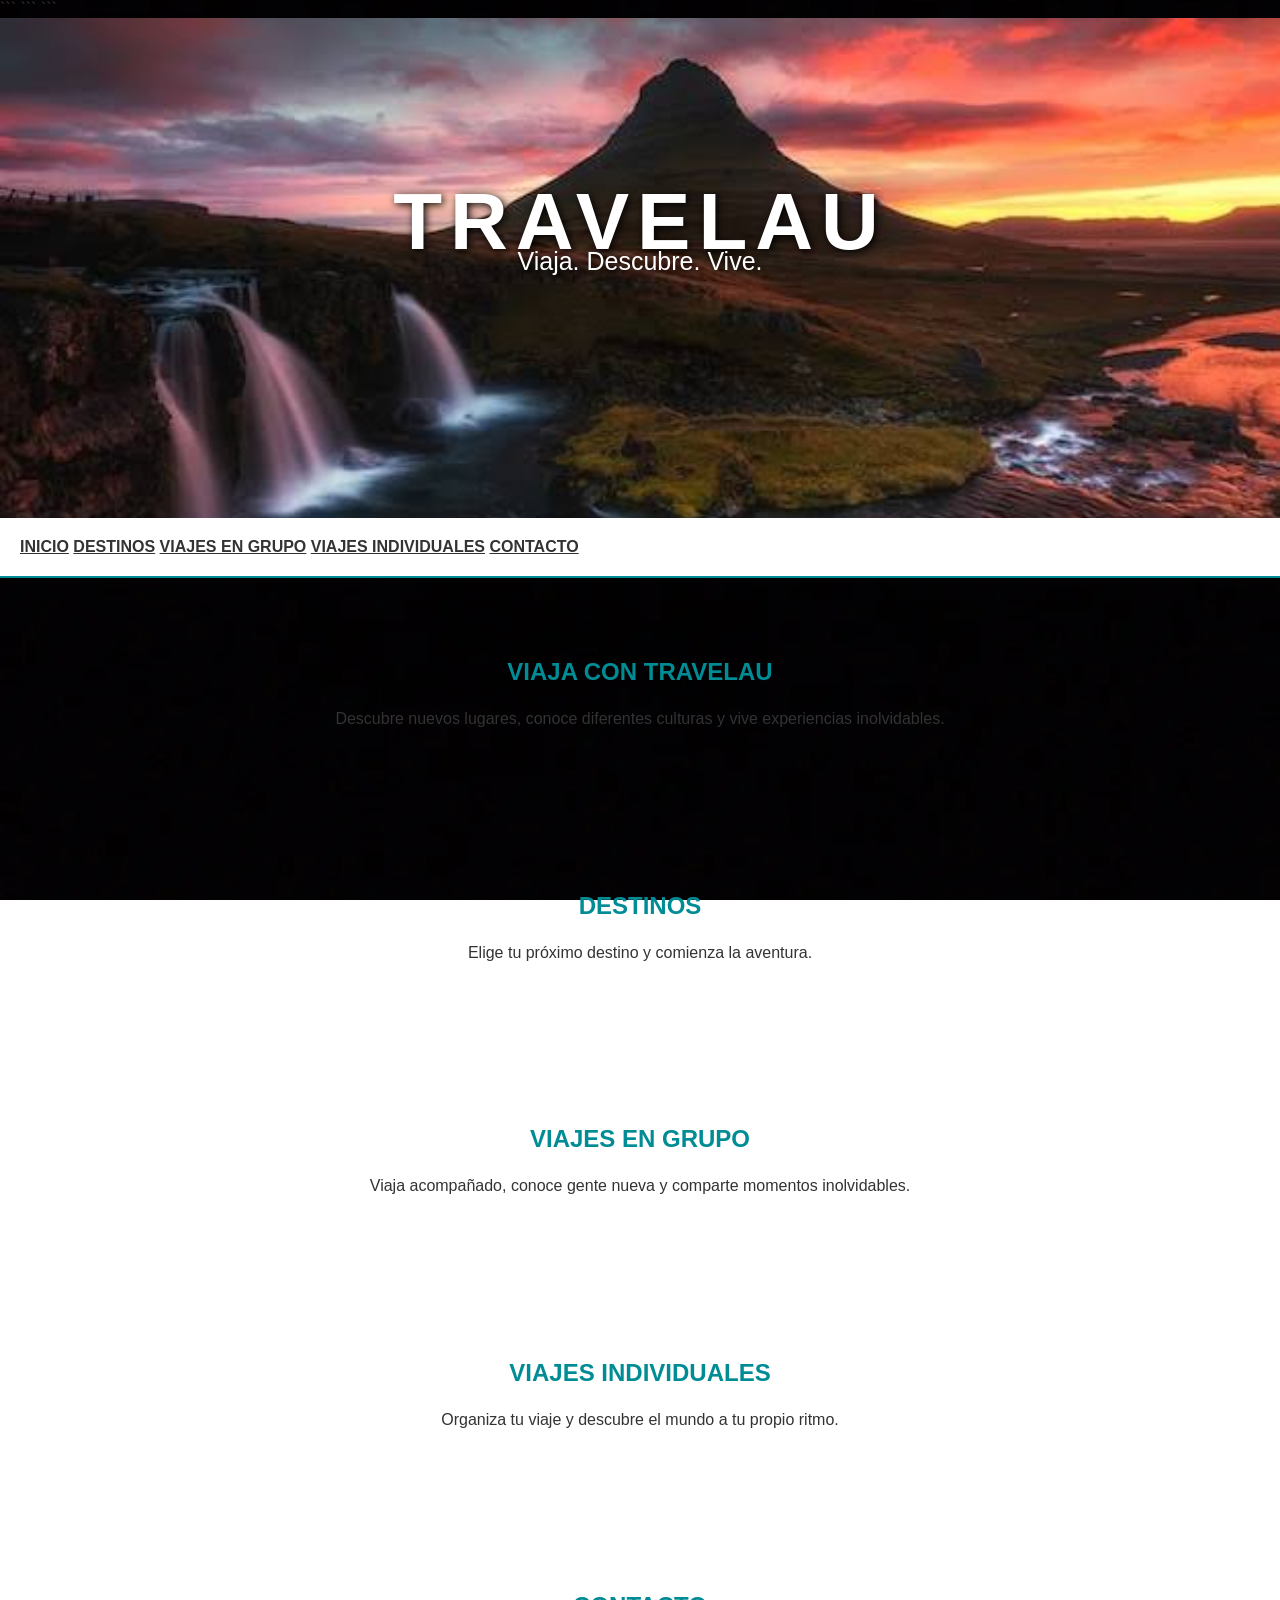
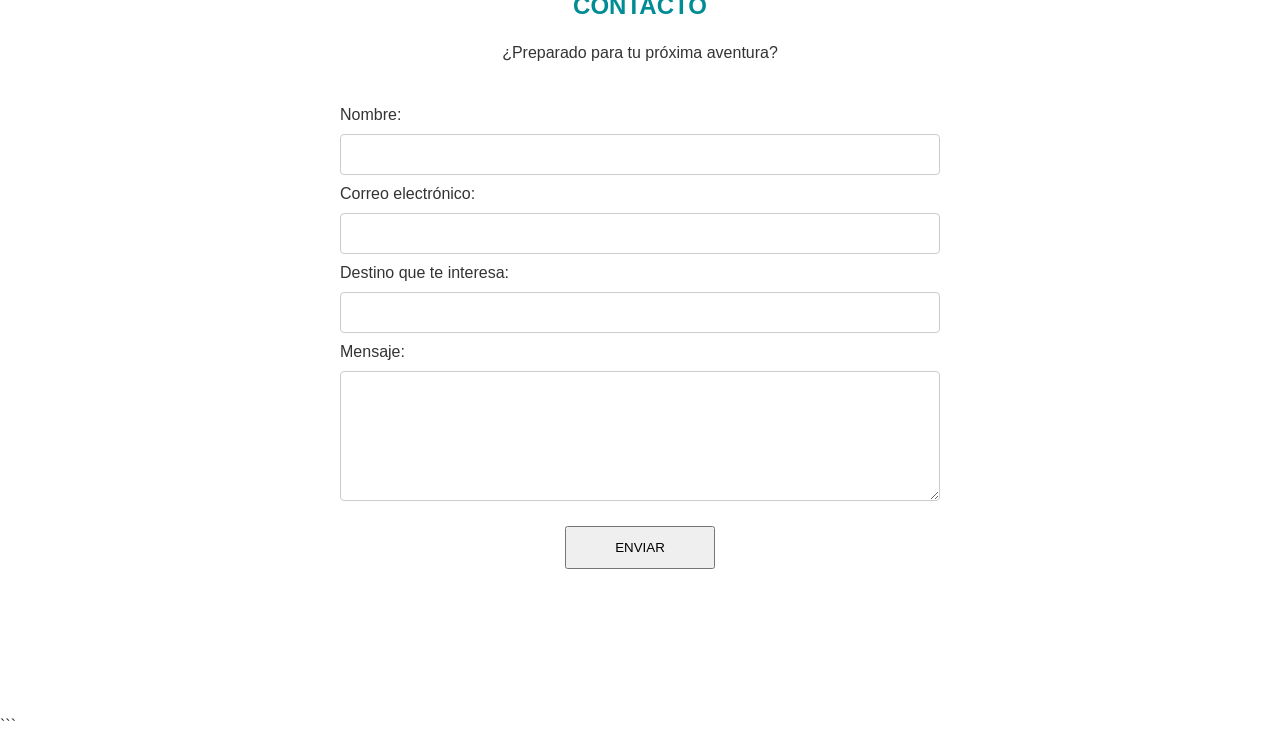
==== index.html @ 5ebd83dd "Rename TraveLau.html to index.html" ====
<!DOCTYPE html>

<html lang="es">

<head>

```
<meta charset="UTF-8">

<meta name="viewport" content="width=device-width, initial-scale=1.0">

<title>TRAVELAU</title>

<link rel="stylesheet" href="./css/viajes.css">
```

</head>

<body>

```
<!-- CABECERA CON IMAGEN -->

<div class="banner">
    <h1>TRAVELAU</h1>
    <p>Viaja. Descubre. Vive.</p>
</div>


<!-- ÍNDICE -->

<nav class="menu">

    <a href="#inicio">INICIO</a>

    <a href="#destinos">DESTINOS</a>

    <a href="#grupos">VIAJES EN GRUPO</a>

    <a href="#individuales">VIAJES INDIVIDUALES</a>

    <a href="#contacto">CONTACTO</a>

</nav>



<!-- CONTENIDO -->

<main>


    <!-- INICIO -->

    <section id="inicio">

        <h2>VIAJA CON TRAVELAU</h2>

        <p>
            Descubre nuevos lugares, conoce diferentes culturas
            y vive experiencias inolvidables.
        </p>

    </section>



    <!-- DESTINOS -->

    <section id="destinos">

        <h2>DESTINOS</h2>

        <p>
            Elige tu próximo destino y comienza la aventura.
        </p>

    </section>



    <!-- VIAJES EN GRUPO -->

    <section id="grupos">

        <h2>VIAJES EN GRUPO</h2>

        <p>
            Viaja acompañado, conoce gente nueva y comparte
            momentos inolvidables.
        </p>

    </section>



    <!-- VIAJES INDIVIDUALES -->

    <section id="individuales">

        <h2>VIAJES INDIVIDUALES</h2>

        <p>
            Organiza tu viaje y descubre el mundo a tu propio ritmo.
        </p>

    </section>



    <!-- CONTACTO -->

    <section id="contacto">

    <h2>CONTACTO</h2>

    <p>¿Preparado para tu próxima aventura?</p>

    <form>

        <label for="nombre">Nombre:</label>
        <input type="text" id="nombre" name="nombre">

        <label for="email">Correo electrónico:</label>
        <input type="email" id="email" name="email">

        <label for="destino">Destino que te interesa:</label>
        <input type="text" id="destino" name="destino">

        <label for="mensaje">Mensaje:</label>
        <textarea id="mensaje" name="mensaje"></textarea>

        <button type="submit">ENVIAR</button>

    </form>

</section>


</main>



<!-- PIE DE PÁGINA -->

<footer>

    <p>
        © 2026 TRAVELAU - Laura Salvador Recatalà
    </p>

</footer>
```

</body>

</html>
---- css/viajes.css ----
/* -------------------------
CONFIGURACIÓN GENERAL
------------------------- */

* {
  margin: 0;
  padding: 0;
  box-sizing: border-box;
  }

html {
scroll-behavior: smooth;
}

body {
    font-family: Arial, sans-serif;
    color: #333333;

    background-image: url("/imagenes/Black_colour.jpg.webp");
    background-size: cover;
    background-attachment: fixed;
    background-position: center;
}
/* -------------------------
CABECERA
------------------------- */

.banner {
    width: 100vw;
    height: 500px;
    margin: 0;
    padding: 0;
    position: relative;

    background-image: url("/imagenes/cabecera1.jpg");
    background-size: cover;
    background-position: center;

    display: flex;
    flex-direction: column;
    justify-content: center;
    align-items: center;
    text-align: center;
}

.banner h1 {
    color: white;
    font-size: 65px;
    letter-spacing: 10px;
    text-shadow: 2px 2px 10px black;
}

.banner p {
    margin-top: 15px;
    color: white;
    font-size: 22px;
    text-shadow: 2px 2px 8px black;
}
.banner h1 {
position: absolute;

```
top: 50%;
left: 50%;

transform: translate(-50%, -50%);

color: white;

font-size: 80px;

letter-spacing: 8px;

text-shadow: 2px 2px 8px black;
```

}

/* FRASE */

.banner p {
position: absolute;

```
top: 65%;
left: 50%;

transform: translate(-50%, -50%);

color: white;

font-size: 25px;

text-shadow: 2px 2px 6px black;
```

}

/* -------------------------
ÍNDICE / MENÚ
------------------------- */

.menu {

```
display: flex;

justify-content: center;

align-items: center;

gap: 40px;

padding: 20px;

background-color: #ffffff;

border-bottom: 2px solid #008c95;
```

}

/* ENLACES */

.menu a {

```
text-decoration: none;

color: #333333;

font-weight: bold;

font-size: 16px;
```

}

/* CUANDO PASAMOS EL RATÓN */

.menu a:hover {

```
color: #008c95;
```

}

/* -------------------------
SECCIONES
------------------------- */

section {

```
min-height: 500px;

padding: 70px;

text-align: center;
```

}

section h2 {

```
font-size: 35px;

margin-bottom: 25px;

color: #008c95;
```

}

section p {

```
font-size: 18px;

max-width: 700px;

margin: auto;

line-height: 1.6;
```

}

/* -------------------------
FOOTER
------------------------- */

footer {

```
background-color: #222222;

color: white;

text-align: center;

padding: 25px;
```

}
/* ORDEN GENERAL DE LA PÁGINA */

main {
    max-width: 1200px;
    margin: 0 auto;
}

section {
    min-height: auto;
    padding: 80px 40px;
    text-align: center;
}

section h2 {
    margin-bottom: 20px;
}

section p {
    max-width: 700px;
    margin: 0 auto;
}


/* FORMULARIO */

form {
    width: 100%;
    max-width: 600px;
    margin: 40px auto 0;
    display: flex;
    flex-direction: column;
    gap: 10px;
    text-align: left;
}

input,
textarea {
    width: 100%;
    padding: 12px;
    border: 1px solid #cccccc;
    border-radius: 4px;
}

textarea {
    min-height: 130px;
}

button {
    width: 150px;
    align-self: center;
    padding: 12px;
    margin-top: 15px;
}
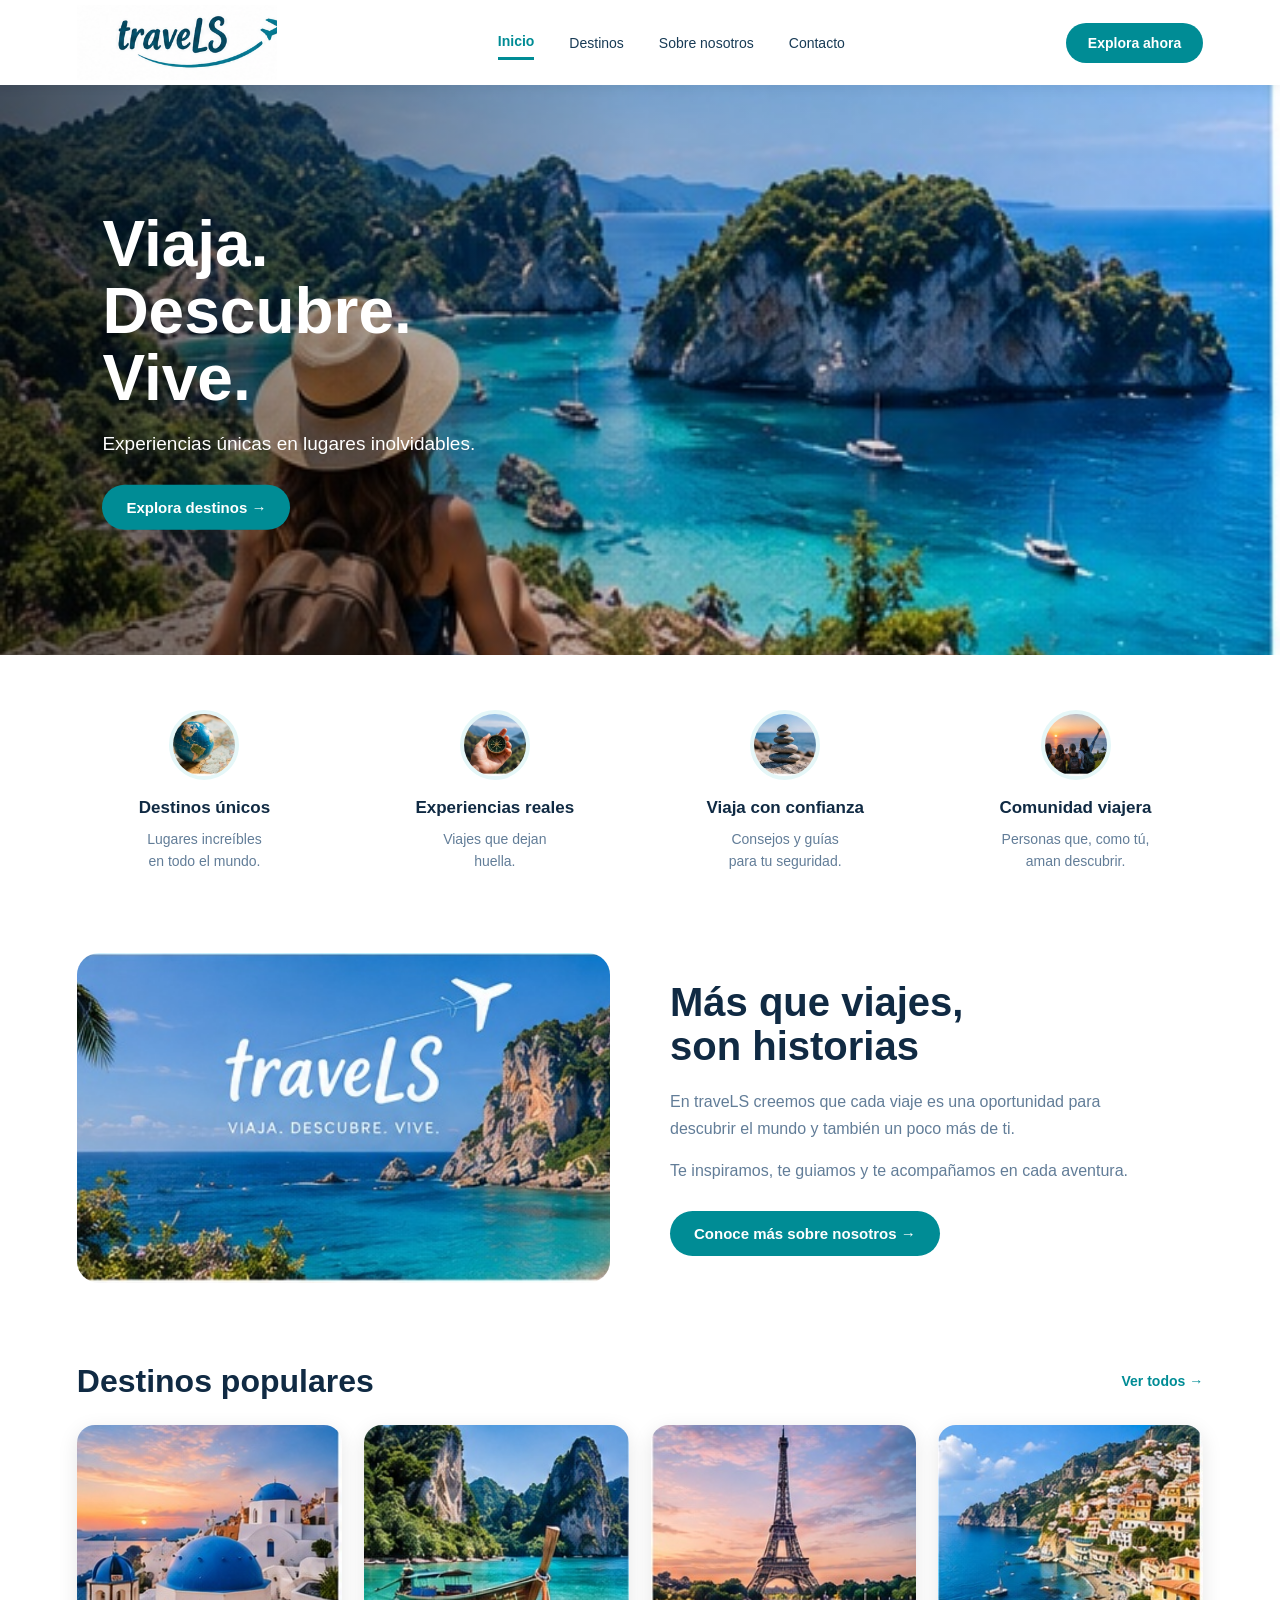
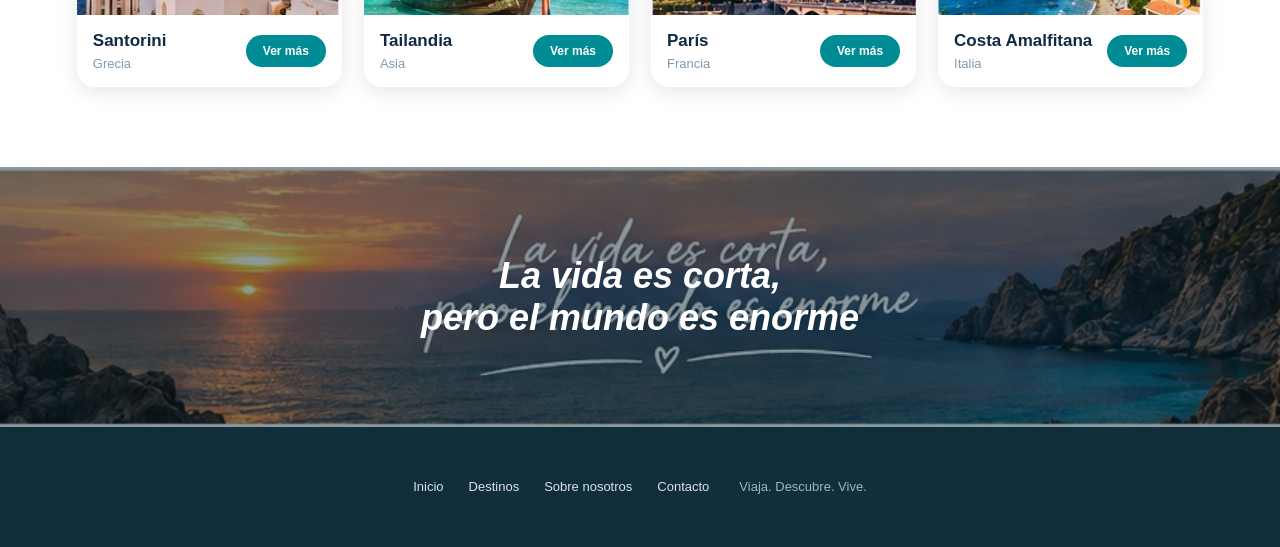
==== commit 7e39a0a4: "Add files via upload" ====
--- a/index.html
+++ b/index.html
@@ -1,157 +1,303 @@
 <!DOCTYPE html>
-
 <html lang="es">
 
 <head>
-
-```
-<meta charset="UTF-8">
-
-<meta name="viewport" content="width=device-width, initial-scale=1.0">
-
-<title>TRAVELAU</title>
-
-<link rel="stylesheet" href="./css/viajes.css">
-```
-
+    <meta charset="UTF-8">
+    <meta name="viewport" content="width=device-width, initial-scale=1.0">
+
+    <title>traveLS | Viaja. Descubre. Vive.</title>
+
+    <link rel="stylesheet" href="css/style.css">
 </head>
 
 <body>
 
-```
-<!-- CABECERA CON IMAGEN -->
-
-<div class="banner">
-    <h1>TRAVELAU</h1>
-    <p>Viaja. Descubre. Vive.</p>
-</div>
-
-
-<!-- ÍNDICE -->
-
-<nav class="menu">
-
-    <a href="#inicio">INICIO</a>
-
-    <a href="#destinos">DESTINOS</a>
-
-    <a href="#grupos">VIAJES EN GRUPO</a>
-
-    <a href="#individuales">VIAJES INDIVIDUALES</a>
-
-    <a href="#contacto">CONTACTO</a>
-
-</nav>
-
-
-
-<!-- CONTENIDO -->
-
-<main>
-
-
-    <!-- INICIO -->
-
-    <section id="inicio">
-
-        <h2>VIAJA CON TRAVELAU</h2>
-
-        <p>
-            Descubre nuevos lugares, conoce diferentes culturas
-            y vive experiencias inolvidables.
-        </p>
-
-    </section>
-
-
-
-    <!-- DESTINOS -->
-
-    <section id="destinos">
-
-        <h2>DESTINOS</h2>
-
-        <p>
-            Elige tu próximo destino y comienza la aventura.
-        </p>
-
-    </section>
-
-
-
-    <!-- VIAJES EN GRUPO -->
-
-    <section id="grupos">
-
-        <h2>VIAJES EN GRUPO</h2>
-
-        <p>
-            Viaja acompañado, conoce gente nueva y comparte
-            momentos inolvidables.
-        </p>
-
-    </section>
-
-
-
-    <!-- VIAJES INDIVIDUALES -->
-
-    <section id="individuales">
-
-        <h2>VIAJES INDIVIDUALES</h2>
-
-        <p>
-            Organiza tu viaje y descubre el mundo a tu propio ritmo.
-        </p>
-
-    </section>
-
-
-
-    <!-- CONTACTO -->
-
-    <section id="contacto">
-
-    <h2>CONTACTO</h2>
-
-    <p>¿Preparado para tu próxima aventura?</p>
-
-    <form>
-
-        <label for="nombre">Nombre:</label>
-        <input type="text" id="nombre" name="nombre">
-
-        <label for="email">Correo electrónico:</label>
-        <input type="email" id="email" name="email">
-
-        <label for="destino">Destino que te interesa:</label>
-        <input type="text" id="destino" name="destino">
-
-        <label for="mensaje">Mensaje:</label>
-        <textarea id="mensaje" name="mensaje"></textarea>
-
-        <button type="submit">ENVIAR</button>
-
-    </form>
-
-</section>
-
-
-</main>
-
-
-
-<!-- PIE DE PÁGINA -->
-
-<footer>
-
-    <p>
-        © 2026 TRAVELAU - Laura Salvador Recatalà
-    </p>
-
-</footer>
-```
+    <!-- CABECERA -->
+    <header class="header">
+
+        <div class="logo">
+            <img src="traveLS_fotos/comun/logo.png" alt="Logo traveLS">
+        </div>
+
+        <nav class="menu">
+            <a href="index.html" class="activo">Inicio</a>
+            <a href="destinos.html">Destinos</a>
+            <a href="#nosotros">Sobre nosotros</a>
+            <a href="#contacto">Contacto</a>
+        </nav>
+
+        <a href="destinos.html" class="boton-header">Explora ahora</a>
+
+    </header>
+
+
+    <!-- HERO -->
+    <main>
+
+        <section class="hero">
+
+            <img src="traveLS_fotos/inicio/hero-inicio.jpg"
+                 alt="Viajera disfrutando de un paisaje">
+
+            <div class="hero-contenido">
+
+                <h1>Viaja.<br>Descubre.<br>Vive.</h1>
+
+                <p>
+                    Experiencias únicas en lugares inolvidables.
+                </p>
+
+                <a href="destinos.html" class="boton">
+                    Explora destinos →
+                </a>
+
+            </div>
+
+        </section>
+
+
+        <!-- CARACTERÍSTICAS -->
+        <section class="caracteristicas">
+
+            <div class="caracteristica">
+
+                <img src="traveLS_fotos/inicio/icono-destinos.jpg"
+                     alt="Destinos únicos">
+
+                <h3>Destinos únicos</h3>
+
+                <p>
+                    Lugares increíbles<br>
+                    en todo el mundo.
+                </p>
+
+            </div>
+
+
+            <div class="caracteristica">
+
+                <img src="traveLS_fotos/inicio/icono-experiencias.jpg"
+                     alt="Experiencias reales">
+
+                <h3>Experiencias reales</h3>
+
+                <p>
+                    Viajes que dejan<br>
+                    huella.
+                </p>
+
+            </div>
+
+
+            <div class="caracteristica">
+
+                <img src="traveLS_fotos/inicio/icono-confianza.jpg"
+                     alt="Viaja con confianza">
+
+                <h3>Viaja con confianza</h3>
+
+                <p>
+                    Consejos y guías<br>
+                    para tu seguridad.
+                </p>
+
+            </div>
+
+
+            <div class="caracteristica">
+
+                <img src="traveLS_fotos/inicio/icono-comunidad.jpg"
+                     alt="Comunidad viajera">
+
+                <h3>Comunidad viajera</h3>
+
+                <p>
+                    Personas que, como tú,<br>
+                    aman descubrir.
+                </p>
+
+            </div>
+
+        </section>
+
+
+        <!-- SOBRE NOSOTROS -->
+        <section class="sobre-nosotros" id="nosotros">
+
+            <div class="sobre-imagen">
+
+                <img src="traveLS_fotos/comun/cabecera.jpg"
+                     alt="Paisaje de viaje">
+
+            </div>
+
+            <div class="sobre-texto">
+
+                <h2>Más que viajes,<br>son historias</h2>
+
+                <p>
+                    En traveLS creemos que cada viaje es una oportunidad
+                    para descubrir el mundo y también un poco más de ti.
+                </p>
+
+                <p>
+                    Te inspiramos, te guiamos y te acompañamos
+                    en cada aventura.
+                </p>
+
+                <a href="#contacto" class="boton">
+                    Conoce más sobre nosotros →
+                </a>
+
+            </div>
+
+        </section>
+
+
+        <!-- DESTINOS POPULARES -->
+        <section class="destinos-populares">
+
+            <div class="titulo-seccion">
+
+                <h2>Destinos populares</h2>
+
+                <a href="destinos.html">
+                    Ver todos →
+                </a>
+
+            </div>
+
+
+            <div class="destinos-grid">
+
+
+                <!-- SANTORINI -->
+                <article class="destino-card">
+
+                    <img src="traveLS_fotos/destinos/santorini.jpg"
+                         alt="Santorini">
+
+                    <div class="destino-info">
+
+                        <div>
+                            <h3>Santorini</h3>
+                            <p>Grecia</p>
+                        </div>
+
+                        <a href="destinos.html" class="boton-pequeno">
+                            Ver más
+                        </a>
+
+                    </div>
+
+                </article>
+
+
+                <!-- TAILANDIA -->
+                <article class="destino-card">
+
+                    <img src="traveLS_fotos/destinos/tailandia.jpg"
+                         alt="Tailandia">
+
+                    <div class="destino-info">
+
+                        <div>
+                            <h3>Tailandia</h3>
+                            <p>Asia</p>
+                        </div>
+
+                        <a href="destinos.html" class="boton-pequeno">
+                            Ver más
+                        </a>
+
+                    </div>
+
+                </article>
+
+
+                <!-- PARÍS -->
+                <article class="destino-card">
+
+                    <img src="traveLS_fotos/destinos/paris.jpg"
+                         alt="París">
+
+                    <div class="destino-info">
+
+                        <div>
+                            <h3>París</h3>
+                            <p>Francia</p>
+                        </div>
+
+                        <a href="destinos.html" class="boton-pequeno">
+                            Ver más
+                        </a>
+
+                    </div>
+
+                </article>
+
+
+                <!-- COSTA AMALFITANA -->
+                <article class="destino-card">
+
+                    <img src="traveLS_fotos/destinos/costa-amalfitana.jpg"
+                         alt="Costa Amalfitana">
+
+                    <div class="destino-info">
+
+                        <div>
+                            <h3>Costa Amalfitana</h3>
+                            <p>Italia</p>
+                        </div>
+
+                        <a href="destinos.html" class="boton-pequeno">
+                            Ver más
+                        </a>
+
+                    </div>
+
+                </article>
+
+            </div>
+
+        </section>
+
+    </main>
+
+
+    <!-- FOOTER -->
+    <footer class="footer" id="contacto">
+
+        <div class="footer-imagen">
+
+            <img src="traveLS_fotos/comun/footer.jpg"
+                 alt="Paisaje al atardecer">
+
+            <div class="frase-footer">
+                La vida es corta,<br>
+                pero el mundo es enorme
+            </div>
+
+        </div>
+
+
+        <div class="footer-contenido">
+
+
+            <div class="footer-menu">
+
+                <a href="index.html">Inicio</a>
+                <a href="destinos.html">Destinos</a>
+                <a href="#nosotros">Sobre nosotros</a>
+                <a href="#contacto">Contacto</a>
+
+            </div>
+
+            <p>Viaja. Descubre. Vive.</p>
+
+        </div>
+
+    </footer>
 
 </body>
-
-</html>
+</html>
--- a/css/style.css
+++ b/css/style.css
@@ -0,0 +1,821 @@
+/* =========================
+   CONFIGURACIÓN GENERAL
+========================= */
+
+* {
+    margin: 0;
+    padding: 0;
+    box-sizing: border-box;
+}
+
+html {
+    scroll-behavior: smooth;
+}
+
+body {
+    font-family: Arial, Helvetica, sans-serif;
+    color: #102a43;
+    background-color: #ffffff;
+}
+
+a {
+    text-decoration: none;
+    color: inherit;
+}
+
+img {
+    display: block;
+    max-width: 100%;
+}
+
+
+/* =========================
+   CABECERA
+========================= */
+
+.header {
+    width: 100%;
+    height: 85px;
+
+    display: flex;
+    align-items: center;
+    justify-content: space-between;
+
+    padding: 0 6%;
+
+    background-color: white;
+
+    position: relative;
+    z-index: 10;
+
+    box-shadow: 0 2px 12px rgba(0, 0, 0, 0.08);
+}
+
+.logo {
+    width: 200px;
+    height: 75px;
+    display: flex;
+    align-items: center;
+    overflow: hidden;
+}
+
+.logo img {
+    width: 200px;
+    height: auto;
+    transform: translateY(-8px);
+}
+.menu {
+    display: flex;
+    align-items: center;
+    gap: 35px;
+}
+
+.menu a {
+    font-size: 14px;
+    font-weight: 500;
+
+    color: #183b56;
+
+    padding: 8px 0;
+
+    transition: 0.3s;
+}
+
+.menu a:hover {
+    color: #008c95;
+}
+
+.menu a.activo {
+    color: #008c95;
+    font-weight: bold;
+    border-bottom: 3px solid #008c95;
+}
+
+
+/* =========================
+   BOTONES
+========================= */
+
+.boton,
+.boton-header,
+.boton-pequeno {
+    display: inline-block;
+
+    background-color: #008c95;
+    color: white;
+
+    border-radius: 30px;
+
+    font-weight: bold;
+
+    transition: all 0.3s ease;
+}
+
+.boton {
+    padding: 14px 24px;
+    font-size: 15px;
+}
+
+.boton-header {
+    padding: 12px 22px;
+    font-size: 14px;
+}
+
+.boton-pequeno {
+    padding: 9px 17px;
+    font-size: 12px;
+}
+
+.boton:hover,
+.boton-header:hover,
+.boton-pequeno:hover {
+    background-color: #006f77;
+    transform: translateY(-2px);
+}
+
+
+/* =========================
+   HERO
+========================= */
+
+.hero {
+    height: 570px;
+
+    position: relative;
+
+    overflow: hidden;
+}
+
+.hero > img {
+    width: 100%;
+    height: 100%;
+
+    object-fit: cover;
+}
+
+.hero::after {
+    content: "";
+
+    position: absolute;
+
+    inset: 0;
+
+    background: linear-gradient(
+        90deg,
+        rgba(0, 0, 0, 0.62),
+        rgba(0, 0, 0, 0.15),
+        rgba(0, 0, 0, 0)
+    );
+}
+
+.hero-contenido {
+    position: absolute;
+
+    z-index: 2;
+
+    top: 50%;
+    left: 8%;
+
+    transform: translateY(-50%);
+
+    color: white;
+
+    max-width: 480px;
+}
+
+.hero-contenido h1 {
+    font-size: 64px;
+    line-height: 1.05;
+
+    margin-bottom: 20px;
+}
+
+.hero-contenido p {
+    font-size: 19px;
+
+    margin-bottom: 30px;
+}
+
+
+/* =========================
+   CARACTERÍSTICAS
+========================= */
+
+.caracteristicas {
+    width: 88%;
+    max-width: 1200px;
+
+    margin: 55px auto;
+
+    display: grid;
+
+    grid-template-columns: repeat(4, 1fr);
+
+    gap: 35px;
+
+    text-align: center;
+}
+
+.caracteristica img {
+    width: 70px;
+    height: 70px;
+
+    object-fit: cover;
+
+    border-radius: 50%;
+
+    margin: 0 auto 18px;
+
+    border: 4px solid #e5f7f8;
+}
+
+.caracteristica h3 {
+    font-size: 17px;
+
+    margin-bottom: 10px;
+
+    color: #102a43;
+}
+
+.caracteristica p {
+    color: #627d98;
+
+    font-size: 14px;
+
+    line-height: 1.6;
+}
+
+
+/* =========================
+   SOBRE NOSOTROS
+========================= */
+
+.sobre-nosotros {
+    width: 88%;
+    max-width: 1200px;
+
+    margin: 80px auto;
+
+    display: grid;
+
+    grid-template-columns: 1fr 1fr;
+
+    gap: 60px;
+
+    align-items: center;
+}
+
+.sobre-imagen img {
+    width: 100%;
+    height: 330px;
+
+    object-fit: cover;
+
+    border-radius: 22px;
+}
+
+.sobre-texto h2 {
+    font-size: 40px;
+
+    line-height: 1.1;
+
+    margin-bottom: 20px;
+}
+
+.sobre-texto p {
+    color: #627d98;
+
+    line-height: 1.7;
+
+    margin-bottom: 15px;
+
+    max-width: 500px;
+}
+
+.sobre-texto .boton {
+    margin-top: 12px;
+}
+
+
+/* =========================
+   DESTINOS POPULARES
+========================= */
+
+.destinos-populares {
+    width: 88%;
+    max-width: 1200px;
+
+    margin: 80px auto;
+}
+
+.titulo-seccion {
+    display: flex;
+
+    align-items: center;
+    justify-content: space-between;
+
+    margin-bottom: 25px;
+}
+
+.titulo-seccion h2 {
+    font-size: 32px;
+}
+
+.titulo-seccion a {
+    color: #008c95;
+
+    font-weight: bold;
+
+    font-size: 14px;
+}
+
+.destinos-grid {
+    display: grid;
+
+    grid-template-columns: repeat(4, 1fr);
+
+    gap: 22px;
+}
+
+.destino-card {
+    background: white;
+
+    border-radius: 18px;
+
+    overflow: hidden;
+
+    box-shadow: 0 5px 20px rgba(0, 0, 0, 0.10);
+
+    transition: 0.3s;
+}
+
+.destino-card:hover {
+    transform: translateY(-5px);
+
+    box-shadow: 0 10px 25px rgba(0, 0, 0, 0.15);
+}
+
+.destino-card > img {
+    width: 100%;
+    height: 190px;
+
+    object-fit: cover;
+}
+
+.destino-info {
+    display: flex;
+
+    justify-content: space-between;
+
+    align-items: center;
+
+    padding: 16px;
+}
+
+.destino-info h3 {
+    font-size: 17px;
+
+    margin-bottom: 5px;
+}
+
+.destino-info p {
+    font-size: 13px;
+
+    color: #829ab1;
+}
+
+
+/* =========================
+   BANNER DESTINOS
+========================= */
+
+.banner-destinos {
+    height: 350px;
+
+    position: relative;
+
+    overflow: hidden;
+}
+
+.banner-destinos img {
+    width: 100%;
+    height: 100%;
+
+    object-fit: cover;
+}
+
+.banner-destinos::after {
+    content: "";
+
+    position: absolute;
+
+    inset: 0;
+
+    background: rgba(0, 0, 0, 0.30);
+}
+
+.banner-texto {
+    position: absolute;
+
+    z-index: 2;
+
+    top: 50%;
+    left: 50%;
+
+    transform: translate(-50%, -50%);
+
+    color: white;
+
+    text-align: center;
+
+    width: 90%;
+}
+
+.banner-texto h1 {
+    font-size: 50px;
+
+    margin-bottom: 12px;
+}
+
+.banner-texto p {
+    font-size: 18px;
+}
+
+
+/* =========================
+   PÁGINA DESTINOS
+========================= */
+
+.seccion-destinos {
+    width: 88%;
+    max-width: 1200px;
+
+    margin: 50px auto 80px;
+}
+
+.filtros {
+    display: flex;
+
+    justify-content: center;
+
+    gap: 12px;
+
+    margin-bottom: 40px;
+
+    flex-wrap: wrap;
+}
+
+.filtro {
+    border: 1px solid #cbd5e1;
+
+    background-color: white;
+
+    color: #183b56;
+
+    padding: 11px 22px;
+
+    border-radius: 30px;
+
+    cursor: pointer;
+
+    font-size: 14px;
+
+    transition: 0.3s;
+}
+
+.filtro:hover,
+.filtro.activo {
+    background-color: #008c95;
+
+    border-color: #008c95;
+
+    color: white;
+}
+
+.grid-destinos {
+    display: grid;
+
+    grid-template-columns: repeat(3, 1fr);
+
+    gap: 30px;
+}
+
+.destino-completo {
+    background-color: white;
+
+    border-radius: 20px;
+
+    overflow: hidden;
+
+    box-shadow: 0 5px 20px rgba(0, 0, 0, 0.10);
+
+    transition: 0.3s;
+}
+
+.destino-completo:hover {
+    transform: translateY(-6px);
+}
+
+.destino-completo > img {
+    width: 100%;
+    height: 240px;
+
+    object-fit: cover;
+}
+
+.destino-completo-info {
+    display: flex;
+
+    align-items: center;
+
+    justify-content: space-between;
+
+    padding: 18px;
+}
+
+.destino-completo-info h2 {
+    font-size: 20px;
+
+    margin-bottom: 5px;
+}
+
+.destino-completo-info p {
+    color: #829ab1;
+
+    font-size: 13px;
+}
+
+
+/* =========================
+   CTA
+========================= */
+
+.cta {
+    width: 88%;
+    max-width: 1200px;
+
+    height: 300px;
+
+    margin: 0 auto 80px;
+
+    position: relative;
+
+    overflow: hidden;
+
+    border-radius: 25px;
+}
+
+.cta > img {
+    width: 100%;
+    height: 100%;
+
+    object-fit: cover;
+}
+
+.cta::after {
+    content: "";
+
+    position: absolute;
+
+    inset: 0;
+
+    background: rgba(0, 0, 0, 0.35);
+}
+
+.cta-texto {
+    position: absolute;
+
+    z-index: 2;
+
+    top: 50%;
+    left: 6%;
+
+    transform: translateY(-50%);
+
+    color: white;
+}
+
+.cta-texto h2 {
+    font-size: 34px;
+
+    margin-bottom: 10px;
+}
+
+.cta-texto p {
+    font-size: 18px;
+
+    margin-bottom: 20px;
+}
+
+
+/* =========================
+   FOOTER
+========================= */
+
+.footer {
+    background-color: #102f3a;
+
+    color: white;
+}
+
+.footer-imagen {
+    height: 260px;
+
+    position: relative;
+
+    overflow: hidden;
+}
+
+.footer-imagen img {
+    width: 100%;
+    height: 100%;
+
+    object-fit: cover;
+}
+
+.footer-imagen::after {
+    content: "";
+
+    position: absolute;
+
+    inset: 0;
+
+    background: rgba(0, 30, 40, 0.45);
+}
+
+.frase-footer {
+    position: absolute;
+
+    z-index: 2;
+
+    top: 50%;
+    left: 50%;
+
+    transform: translate(-50%, -50%);
+
+    text-align: center;
+
+    font-size: 36px;
+
+    font-style: italic;
+
+    font-weight: bold;
+
+    width: 90%;
+}
+
+.footer-contenido {
+    min-height: 120px;
+
+    width: 88%;
+    max-width: 1200px;
+
+    margin: auto;
+
+    display: flex;
+
+    align-items: center;
+
+    justify-content: center;
+
+    gap: 30px;
+}
+
+.logo-footer {
+    display: none;
+}
+
+.footer-menu {
+    display: flex;
+
+    gap: 25px;
+}
+
+.footer-menu a {
+    font-size: 13px;
+
+    color: #d9e2ec;
+
+    transition: 0.3s;
+}
+
+.footer-menu a:hover {
+    color: #5eead4;
+}
+
+.footer-contenido p {
+    font-size: 13px;
+
+    color: #9fb3c8;
+}
+
+
+/* =========================
+   RESPONSIVE
+========================= */
+
+@media (max-width: 900px) {
+
+    .header {
+        height: auto;
+
+        padding: 20px 5%;
+
+        flex-wrap: wrap;
+
+        gap: 20px;
+    }
+
+    .menu {
+        order: 3;
+
+        width: 100%;
+
+        justify-content: center;
+
+        gap: 20px;
+    }
+
+    .hero {
+        height: 500px;
+    }
+
+    .hero-contenido h1 {
+        font-size: 48px;
+    }
+
+    .caracteristicas {
+        grid-template-columns: repeat(2, 1fr);
+    }
+
+    .destinos-grid {
+        grid-template-columns: repeat(2, 1fr);
+    }
+
+    .sobre-nosotros {
+        grid-template-columns: 1fr;
+
+        gap: 35px;
+    }
+
+    .grid-destinos {
+        grid-template-columns: repeat(2, 1fr);
+    }
+
+    .footer-contenido {
+        flex-direction: column;
+
+        padding: 30px 0;
+    }
+}
+
+
+@media (max-width: 600px) {
+
+    .menu {
+        flex-wrap: wrap;
+    }
+
+    .boton-header {
+        display: none;
+    }
+
+    .hero {
+        height: 480px;
+    }
+
+    .hero-contenido {
+        left: 7%;
+    }
+
+    .hero-contenido h1 {
+        font-size: 42px;
+    }
+
+    .hero-contenido p {
+        font-size: 16px;
+    }
+
+    .caracteristicas {
+        grid-template-columns: 1fr;
+    }
+
+    .destinos-grid,
+    .grid-destinos {
+        grid-template-columns: 1fr;
+    }
+
+    .banner-texto h1 {
+        font-size: 36px;
+    }
+
+    .frase-footer {
+        font-size: 27px;
+    }
+
+    .footer-menu {
+        flex-wrap: wrap;
+
+        justify-content: center;
+    }
+}
